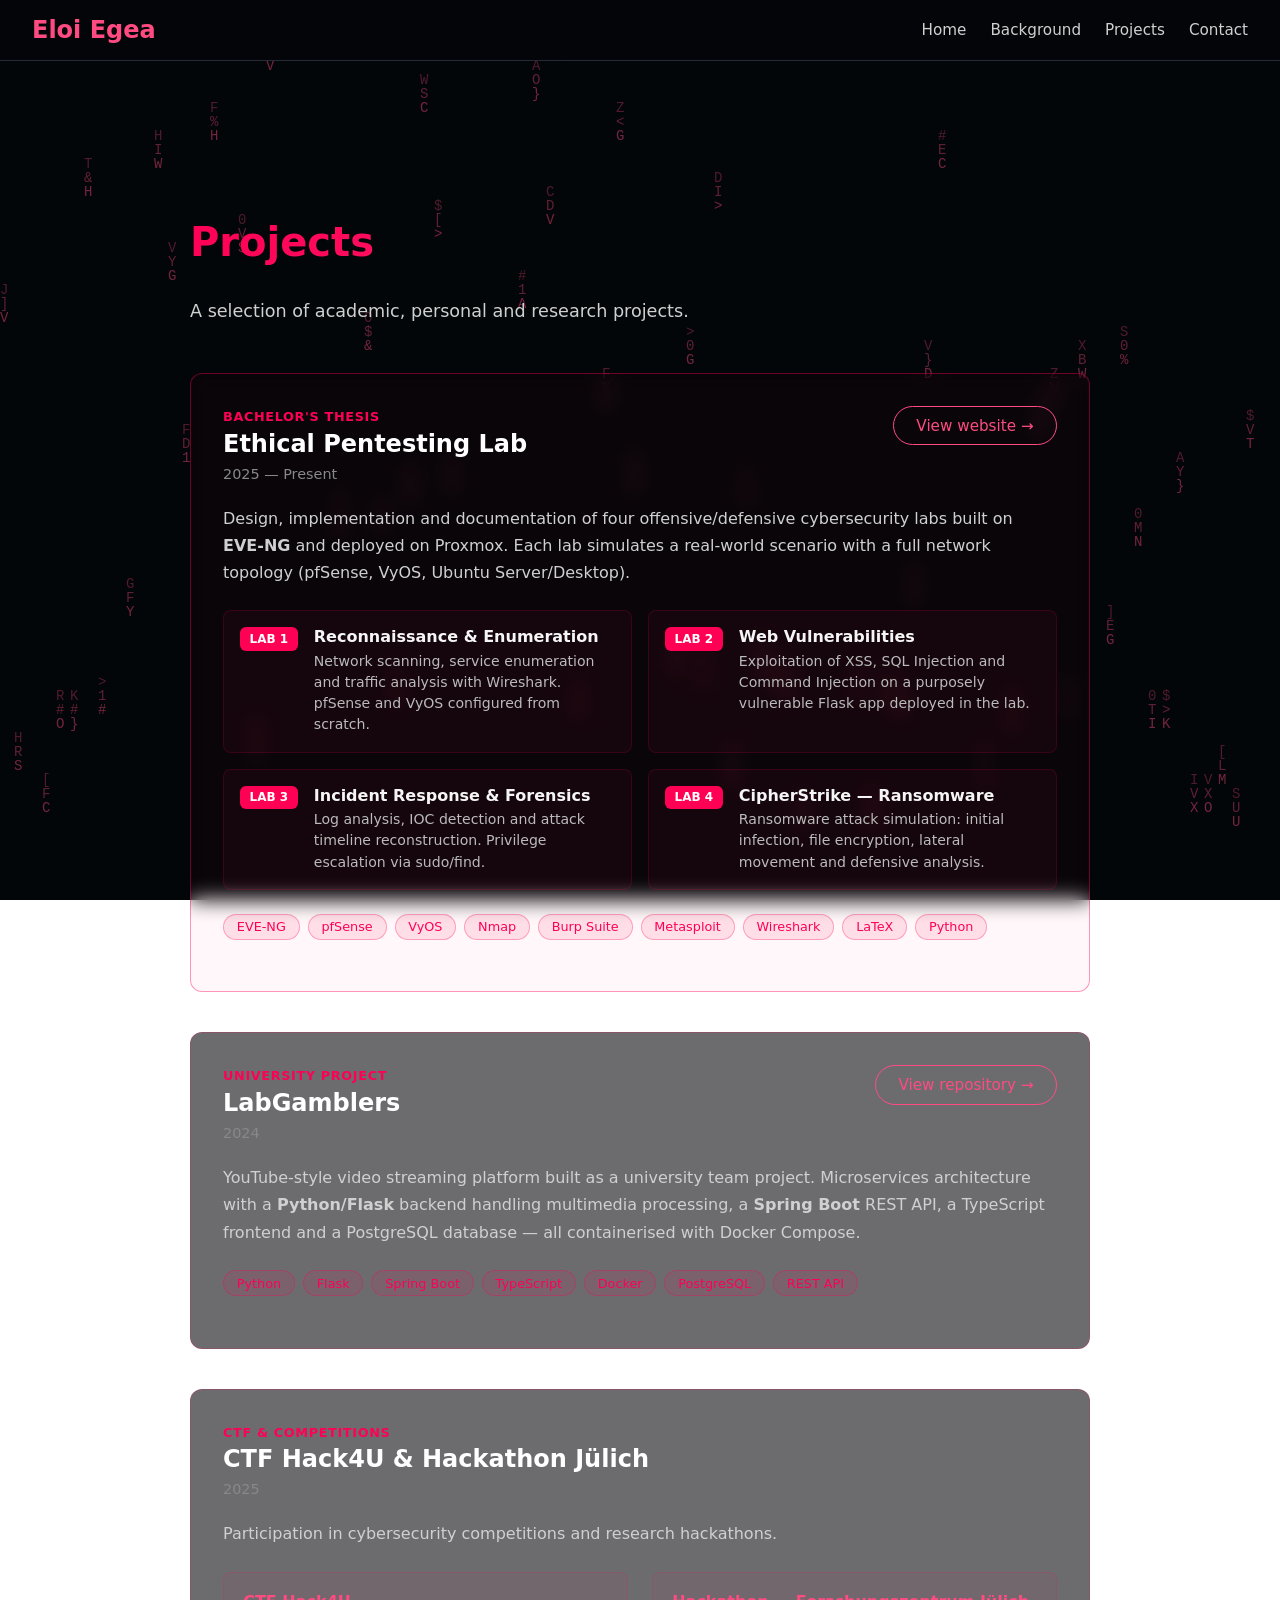
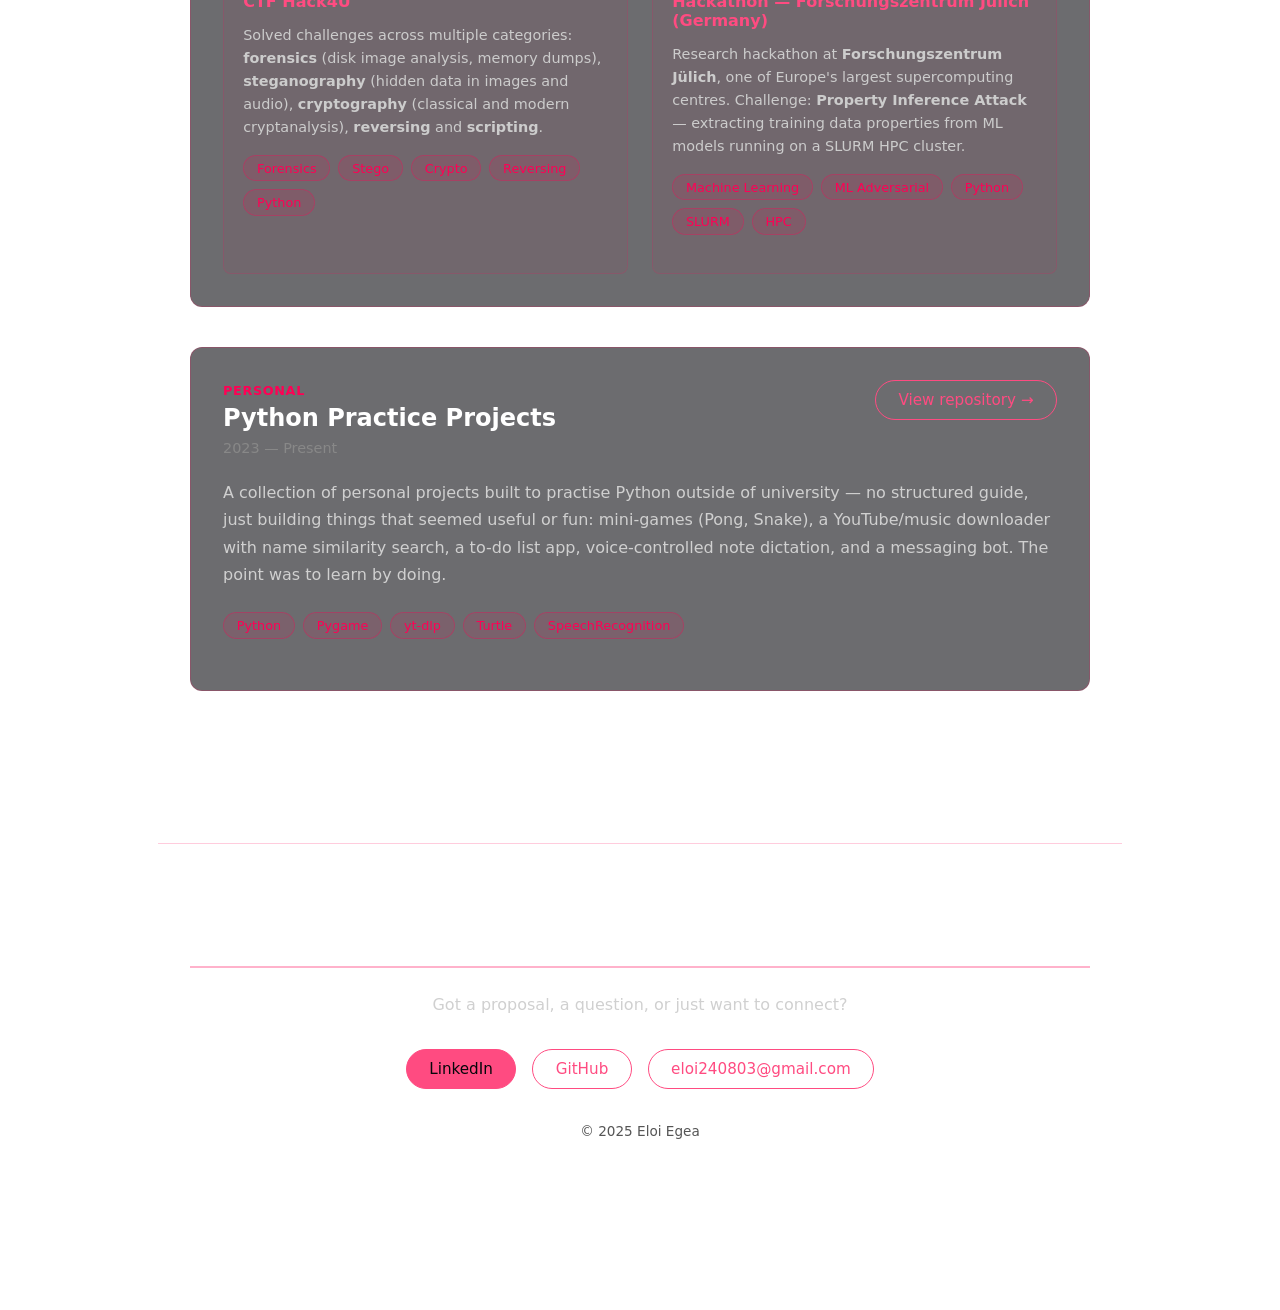
==== public/pages/proyectos.html @ 9a6261e5 "Redesign portfolio: full English translation + content overhaul - Translate all pages to English (B2" ====
<!DOCTYPE html>
<html lang="en">
<head>
  <meta charset="UTF-8">
  <meta name="viewport" content="width=device-width, initial-scale=1.0">
  <title>Projects - Eloi Egea</title>
  <link rel="stylesheet" href="../css/style.css">
</head>
<body>

<nav class="navbar">
  <a href="../../index.html" class="logo">Eloi Egea</a>
  <div class="nav-links">
    <a href="../../index.html">Home</a>
    <a href="./trayectoria.html">Background</a>
    <a href="./proyectos.html">Projects</a>
    <a href="#contacto">Contact</a>
  </div>
</nav>

<canvas id="matrix-bg"></canvas>

<div class="proyectos-page">
  <h1 class="page-title">Projects</h1>
  <p class="page-subtitle">A selection of academic, personal and research projects.</p>

  <!-- THESIS -->
  <section class="project-section">
    <div class="project-full-card featured">
      <div class="project-full-header">
        <div>
          <span class="project-category">Bachelor's Thesis</span>
          <h2>Ethical Pentesting Lab</h2>
          <p class="project-year">2025 — Present</p>
        </div>
        <a href="https://theegea.github.io/TFG/" target="_blank" class="btn secondary">View website →</a>
      </div>
      <p class="project-desc">
        Design, implementation and documentation of four offensive/defensive cybersecurity labs
        built on <strong>EVE-NG</strong> and deployed on Proxmox. Each lab simulates a real-world
        scenario with a full network topology (pfSense, VyOS, Ubuntu Server/Desktop).
      </p>
      <div class="project-labs">
        <div class="lab-item">
          <span class="lab-number">LAB 1</span>
          <div>
            <strong>Reconnaissance &amp; Enumeration</strong>
            <p>Network scanning, service enumeration and traffic analysis with Wireshark. pfSense and VyOS configured from scratch.</p>
          </div>
        </div>
        <div class="lab-item">
          <span class="lab-number">LAB 2</span>
          <div>
            <strong>Web Vulnerabilities</strong>
            <p>Exploitation of XSS, SQL Injection and Command Injection on a purposely vulnerable Flask app deployed in the lab.</p>
          </div>
        </div>
        <div class="lab-item">
          <span class="lab-number">LAB 3</span>
          <div>
            <strong>Incident Response &amp; Forensics</strong>
            <p>Log analysis, IOC detection and attack timeline reconstruction. Privilege escalation via sudo/find.</p>
          </div>
        </div>
        <div class="lab-item">
          <span class="lab-number">LAB 4</span>
          <div>
            <strong>CipherStrike — Ransomware</strong>
            <p>Ransomware attack simulation: initial infection, file encryption, lateral movement and defensive analysis.</p>
          </div>
        </div>
      </div>
      <div class="tech-tags">
        <span class="tag">EVE-NG</span>
        <span class="tag">pfSense</span>
        <span class="tag">VyOS</span>
        <span class="tag">Nmap</span>
        <span class="tag">Burp Suite</span>
        <span class="tag">Metasploit</span>
        <span class="tag">Wireshark</span>
        <span class="tag">LaTeX</span>
        <span class="tag">Python</span>
      </div>
    </div>
  </section>

  <!-- LABGAMBLERS -->
  <section class="project-section">
    <div class="project-full-card">
      <div class="project-full-header">
        <div>
          <span class="project-category">University Project</span>
          <h2>LabGamblers</h2>
          <p class="project-year">2024</p>
        </div>
        <a href="https://github.com/TheEgea/Lab_Gamblers" target="_blank" class="btn secondary">View repository →</a>
      </div>
      <p class="project-desc">
        YouTube-style video streaming platform built as a university team project.
        Microservices architecture with a <strong>Python/Flask</strong> backend handling multimedia processing,
        a <strong>Spring Boot</strong> REST API, a TypeScript frontend and a PostgreSQL database —
        all containerised with Docker Compose.
      </p>
      <div class="tech-tags">
        <span class="tag">Python</span>
        <span class="tag">Flask</span>
        <span class="tag">Spring Boot</span>
        <span class="tag">TypeScript</span>
        <span class="tag">Docker</span>
        <span class="tag">PostgreSQL</span>
        <span class="tag">REST API</span>
      </div>
    </div>
  </section>

  <!-- CTF & HACKATHONS -->
  <section class="project-section">
    <div class="project-full-card">
      <div class="project-full-header">
        <div>
          <span class="project-category">CTF &amp; Competitions</span>
          <h2>CTF Hack4U &amp; Hackathon Jülich</h2>
          <p class="project-year">2025</p>
        </div>
      </div>
      <p class="project-desc">
        Participation in cybersecurity competitions and research hackathons.
      </p>
      <div class="ctf-grid">
        <div class="ctf-item">
          <h3>CTF Hack4U</h3>
          <p>Solved challenges across multiple categories: <strong>forensics</strong> (disk image analysis, memory dumps),
             <strong>steganography</strong> (hidden data in images and audio), <strong>cryptography</strong> (classical and modern cryptanalysis),
             <strong>reversing</strong> and <strong>scripting</strong>.</p>
          <div class="tech-tags">
            <span class="tag">Forensics</span>
            <span class="tag">Stego</span>
            <span class="tag">Crypto</span>
            <span class="tag">Reversing</span>
            <span class="tag">Python</span>
          </div>
        </div>
        <div class="ctf-item">
          <h3>Hackathon — Forschungszentrum Jülich (Germany)</h3>
          <p>Research hackathon at <strong>Forschungszentrum Jülich</strong>, one of Europe's largest supercomputing centres.
             Challenge: <strong>Property Inference Attack</strong> — extracting training data properties from ML models
             running on a SLURM HPC cluster.</p>
          <div class="tech-tags">
            <span class="tag">Machine Learning</span>
            <span class="tag">ML Adversarial</span>
            <span class="tag">Python</span>
            <span class="tag">SLURM</span>
            <span class="tag">HPC</span>
          </div>
        </div>
      </div>
    </div>
  </section>

  <!-- PERSONAL PROJECTS -->
  <section class="project-section">
    <div class="project-full-card">
      <div class="project-full-header">
        <div>
          <span class="project-category">Personal</span>
          <h2>Python Practice Projects</h2>
          <p class="project-year">2023 — Present</p>
        </div>
        <a href="https://github.com/TheEgea/proyectos" target="_blank" class="btn secondary">View repository →</a>
      </div>
      <p class="project-desc">
        A collection of personal projects built to practise Python outside of university — no structured
        guide, just building things that seemed useful or fun: mini-games (Pong, Snake), a YouTube/music
        downloader with name similarity search, a to-do list app, voice-controlled note dictation,
        and a messaging bot. The point was to learn by doing.
      </p>
      <div class="tech-tags">
        <span class="tag">Python</span>
        <span class="tag">Pygame</span>
        <span class="tag">yt-dlp</span>
        <span class="tag">Turtle</span>
        <span class="tag">SpeechRecognition</span>
      </div>
    </div>
  </section>
</div>

<!-- CONTACT -->
<footer class="contact-footer" id="contacto">
  <h2 class="section-title">Get in touch</h2>
  <p class="contact-subtitle">Got a proposal, a question, or just want to connect?</p>
  <div class="contact-buttons">
    <a class="btn primary" href="https://www.linkedin.com/in/eloi-egea" target="_blank">LinkedIn</a>
    <a class="btn secondary" href="https://github.com/TheEgea" target="_blank">GitHub</a>
    <a class="btn secondary" href="mailto:eloi240803@gmail.com">eloi240803@gmail.com</a>
  </div>
  <p class="footer-copy">© 2025 Eloi Egea</p>
</footer>

<script src="../js/matrix.js"></script>

</body>
</html>
---- public/css/style.css ----
body {
  font-family: system-ui, -apple-system, BlinkMacSystemFont, "Segoe UI", sans-serif;
  background: transparent;
  color: #f5f5f5;
  margin: 0;
  padding: 2rem 1.5rem 4rem;
  padding-top: 80px;
}

/* NAVBAR */
.navbar {
  position: fixed;
  top: 0;
  left: 0;
  right: 0;
  display: flex;
  justify-content: space-between;
  align-items: center;
  padding: 1rem 2rem;
  background: rgba(5, 6, 10, 0.95);
  backdrop-filter: blur(10px);
  border-bottom: 1px solid #272a3a;
  z-index: 1000;
  box-sizing: border-box;
}

.navbar .logo,
.logo {
  font-size: 1.5rem;
  font-weight: 700;
  color: #ff4b81;
  text-decoration: none;
  transition: color 0.2s ease;
  white-space: nowrap;
}

.navbar .logo:hover,
.logo:hover {
  color: #ff6b9d;
}

.nav-links {
  display: flex;
  gap: 1.5rem;
  list-style: none;
  margin: 0;
  padding: 0;
  flex-wrap: nowrap;
}

.nav-links a {
  color: #d0d0d0;
  text-decoration: none;
  font-size: 0.95rem;
  font-weight: 500;
  transition: color 0.2s ease;
  white-space: nowrap;
}

.nav-links a:hover {
  color: #ff4b81;
}


a {
  color: #ff4b81;
  text-decoration: none;
}

a:hover {
  text-decoration: underline;
}

.hero {
  max-width: 900px;
  margin: 0 auto 3rem;
  text-align: left;
}

.hero h1 {
  font-size: 3rem;
  margin-bottom: 0.2rem;
}

.hero h2 {
  font-size: 1.3rem;
  font-weight: 400;
  color: #c5c5c5;
  margin-bottom: 1rem;
}

.hero p {
  max-width: 700px;
  color: #dddddd;
}

.hero-buttons {
  margin-top: 1.5rem;
  display: flex;
  gap: 1rem;
  flex-wrap: wrap;
}

.btn {
  padding: 0.6rem 1.4rem;
  border-radius: 999px;
  border: 1px solid #ff4b81;
  font-size: 0.95rem;
  font-weight: 500;
}

.btn.primary {
  background: #ff4b81;
  color: #05060a;
}

.btn.secondary {
  background: transparent;
  color: #ff4b81;
}

.skills-grid {
  display: grid;
  grid-template-columns: repeat(auto-fit, minmax(220px, 1fr));
  gap: 1.5rem;
  margin: 1.5rem 0 2.5rem;
}

.skill-card {
  background: #0b0d14;
  border-radius: 12px;
  padding: 1.2rem 1.3rem;
  border: 1px solid #1b1e2b;
  box-shadow: 0 0 20px rgba(0,0,0,0.4);
}

.skill-card h3 {
  margin-top: 0;
  margin-bottom: 0.5rem;
  color: #ff4b81;
}

.skill-card p {
  margin: 0;
  color: #d0d0d0;
  font-size: 0.95rem;
}

.section-hacker {
  max-width: 900px;
  margin: 1rem auto 3rem;
}

.section-hacker p {
  color: #d0d0d0;
  line-height: 1.5;
}

.terminal-box {
  margin-top: 1.5rem;
  border-radius: 12px;
  overflow: hidden;
  background: #050608;
  border: 1px solid #272a3a;
}

.terminal-header {
  display: flex;
  align-items: center;
  gap: 0.4rem;
  padding: 0.4rem 0.7rem;
  background: #11131a;
  border-bottom: 1px solid #272a3a;
  font-size: 0.75rem;
  color: #9b9b9b;
}

.terminal-title {
  margin-left: auto;
}

.dot {
  width: 10px;
  height: 10px;
  border-radius: 50%;
  display: inline-block;
}

.dot.red { background: #ff5f57; }
.dot.yellow { background: #febc2e; }
.dot.green { background: #28c840; }

.terminal-body {
  margin: 0;
  padding: 0.9rem 1rem 1.1rem;
  background: #050608;
  color: #7dffb3;
  font-family: "Fira Code", Consolas, monospace;
  font-size: 0.85rem;
  white-space: pre;
}

/* Markdown base */
h2, h3 {
  max-width: 900px;
  margin: 2rem auto 1rem;
}

p, ul, ol {
  max-width: 900px;
  margin: 0.5rem auto;
  line-height: 1.6;
}

ul, ol {
  padding-left: 1.5rem;
}

hr {
  border: none;
  border-top: 1px solid #272a3a;
  margin: 2.5rem auto;
  max-width: 900px;
}

/* Responsive */
@media (max-width: 768px) {
  body {
    padding: 1.5rem 1rem 3rem;
  }

  .hero h1 {
    font-size: 2.2rem;
  }

  .hero h2 {
    font-size: 1.1rem;
  }
}

/* Matrix background canvas */
#matrix-bg {
  position: fixed;
  top: 0;
  left: 0;
  width: 100vw;
  height: 100vh;
  z-index: -1;
  background: #05060a;
}

/* ============================================
   NUEVOS ESTILOS - CONTENT UPDATE
   ============================================ */

/* Sobre mí (Hero) */
.about-me {
  max-width: 700px;
  margin-top: 2.5rem;
  padding-top: 2rem;
  border-top: 1px solid #272a3a;
}

.about-me h3 {
  color: #ff4b81;
  font-size: 1.4rem;
  margin-bottom: 1rem;
}

.about-me p {
  margin-bottom: 1rem;
  line-height: 1.7;
  color: #d0d0d0;
}

.about-me strong {
  color: #f5f5f5;
  font-weight: 600;
}

/* Skills Grid - Ajustar ancho */
.skills-grid {
  max-width: 900px;  /* AÑADIDO */
  margin-left: auto;  /* AÑADIDO */
  margin-right: auto;  /* AÑADIDO */
}

/* HomeLab Content */
.homelab-content {
  display: grid;
  grid-template-columns: 1fr;
  gap: 2rem;
  margin-bottom: 2rem;
}

.homelab-stack {
  list-style: none;
  padding: 0;
  margin-top: 0.8rem;
}

.homelab-stack li {
  padding: 0.4rem 0;
  color: #d0d0d0;
  padding-left: 1.5rem;
  position: relative;
}

.homelab-stack li:before {
  content: "▸";
  position: absolute;
  left: 0;
  color: #ff4b81;
}

.homelab-image img {
  width: 100%;
  max-width: 500px;
  border-radius: 12px;
  border: 1px solid #272a3a;
  box-shadow: 0 5px 20px rgba(0,0,0,0.3);
}

/* Proyectos Grid */
.projects-grid {
  display: grid;
  grid-template-columns: repeat(auto-fit, minmax(280px, 1fr));
  gap: 2rem;
  max-width: 900px;
  margin: 2rem auto 4rem;
}

.project-card {
  background: #0b0d14;
  border-radius: 12px;
  padding: 1.8rem;
  border: 1px solid #1b1e2b;
  transition: transform 0.3s ease, box-shadow 0.3s ease, border-color 0.3s ease;
}

.project-card:hover {
  transform: translateY(-5px);
  box-shadow: 0 10px 30px rgba(255, 75, 129, 0.25);
  border-color: #ff4b81;
}

.project-card h3 {
  margin-top: 0;
  color: #f5f5f5;
  font-size: 1.3rem;
  margin-bottom: 0.8rem;
}

.project-card p {
  color: #d0d0d0;
  line-height: 1.6;
  margin: 0 0 1.2rem;
}

.tech-tags {
  display: flex;
  flex-wrap: wrap;
  gap: 0.5rem;
  margin-bottom: 1.2rem;
}

.tag {
  background: rgba(255, 75, 129, 0.12);
  color: #ff4b81;
  padding: 0.35rem 0.9rem;
  border-radius: 999px;
  font-size: 0.85rem;
  border: 1px solid rgba(255, 75, 129, 0.3);
}

.project-link {
  color: #ff4b81;
  font-weight: 600;
  text-decoration: none;
  display: inline-block;
  transition: color 0.2s ease;
}

.project-link:hover {
  color: #ff6b9d;
  text-decoration: underline;
}

/* LinkedIn CTA */
.linkedin-cta {
  max-width: 900px;
  margin: 4rem auto;
  text-align: center;
  padding: 2rem;
  background: rgba(255, 75, 129, 0.05);
  border-radius: 12px;
  border: 1px solid rgba(255, 75, 129, 0.2);
}

.linkedin-link {
  color: #ff4b81;
  font-weight: 600;
  font-size: 1.2rem;
  text-decoration: none;
}

.linkedin-link:hover {
  text-decoration: underline;
}

/* Contacto */
.contact {
  max-width: 900px;
  margin: 4rem auto 3rem;
  text-align: center;
}

.contact-buttons {
  display: flex;
  gap: 1rem;
  justify-content: center;
  flex-wrap: wrap;
  margin: 2rem 0 1.5rem;
}

.contact-email {
  color: #d0d0d0;
  font-size: 1rem;
  margin-top: 2rem;
}

.contact-email a {
  color: #ff4b81;
  text-decoration: none;
  font-weight: 500;
}

.contact-email a:hover {
  text-decoration: underline;
}

/* Responsive */
@media (max-width: 768px) {
  .homelab-content {
    grid-template-columns: 1fr;
  }
  
  .projects-grid {
    grid-template-columns: 1fr;
  }
}



/* =====================
   TRAYECTORIA PAGE
   ===================== */

.trayectoria-container {
  display: grid;
  grid-template-columns: 300px 1fr;
  gap: 2rem;
  max-width: 1400px;
  margin: 0 auto;
  padding: 2rem;
  margin-top: 80px;
}

/* SIDEBAR */
.sidebar {
  position: sticky;
  top: 100px;
  height: fit-content;
}

.profile-card {
  background: rgba(10, 10, 15, 0.8);
  border: 1px solid rgba(255, 0, 85, 0.3);
  border-radius: 12px;
  padding: 1.5rem;
  backdrop-filter: blur(10px);
}

.profile-card h2 {
  color: #fff;
  font-size: 1.5rem;
  margin-bottom: 0.5rem;
}

.profile-card .subtitle {
  color: #ff0055;
  font-size: 0.9rem;
  margin-bottom: 1rem;
}

.profile-card .bio {
  color: #ccc;
  font-size: 0.9rem;
  line-height: 1.5;
  margin-bottom: 1.5rem;
}

.sidebar-section {
  margin-top: 1.5rem;
  padding-top: 1.5rem;
  border-top: 1px solid rgba(255, 0, 85, 0.2);
}

.sidebar-section h3 {
  color: #ff0055;
  font-size: 1rem;
  margin-bottom: 0.8rem;
}

.sidebar-section p {
  color: #ccc;
  font-size: 0.85rem;
  margin: 0.5rem 0;
}

.interests-list {
  list-style: none;
  padding: 0;
}

.interests-list li {
  color: #ccc;
  font-size: 0.85rem;
  padding: 0.4rem 0;
  padding-left: 1rem;
  position: relative;
}

.interests-list li::before {
  content: "▸";
  color: #ff0055;
  position: absolute;
  left: 0;
}

/* TIMELINE CONTENT */
.timeline-content {
  min-height: 100vh;
}

.page-title {
  font-size: 2.5rem;
  color: #fff;
  margin-bottom: 2rem;
  background: linear-gradient(135deg, #ff0055 0%, #ff3377 100%);
  -webkit-background-clip: text;
  -webkit-text-fill-color: transparent;
  background-clip: text;
}

.timeline-section {
  margin-bottom: 3rem;
}

.section-title {
  font-size: 1.8rem;
  color: #fff;
  margin-bottom: 1.5rem;
  padding-bottom: 0.5rem;
  border-bottom: 2px solid rgba(255, 0, 85, 0.3);
}

/* TIMELINE ITEMS */
.timeline-item {
  position: relative;
  padding-left: 2.5rem;
  margin-bottom: 2rem;
}

.timeline-item::before {
  content: '';
  position: absolute;
  left: 0.65rem;
  top: 2rem;
  bottom: -2rem;
  width: 2px;
  background: rgba(255, 0, 85, 0.3);
}

.timeline-item:last-child::before {
  display: none;
}

.timeline-dot {
  position: absolute;
  left: 0;
  top: 0.5rem;
  width: 1.5rem;
  height: 1.5rem;
  background: #ff0055;
  border-radius: 50%;
  border: 3px solid #0a0a0f;
  box-shadow: 0 0 0 3px rgba(255, 0, 85, 0.2);
  z-index: 1;
}

.timeline-card {
  background: rgba(10, 10, 15, 0.6);
  border: 1px solid rgba(255, 0, 85, 0.2);
  border-radius: 12px;
  padding: 1.5rem;
  backdrop-filter: blur(10px);
  transition: all 0.3s ease;
}

.timeline-card:hover {
  border-color: rgba(255, 0, 85, 0.5);
  transform: translateX(10px);
  box-shadow: 0 4px 20px rgba(255, 0, 85, 0.2);
}

.card-header {
  display: flex;
  justify-content: space-between;
  align-items: start;
  margin-bottom: 0.8rem;
}

.card-header h3 {
  color: #fff;
  font-size: 1.2rem;
  margin: 0;
}

.date {
  color: #ff0055;
  font-size: 0.9rem;
  font-weight: 600;
}

.institution {
  color: #ff3377;
  font-size: 0.95rem;
  margin-bottom: 0.8rem;
  font-weight: 500;
}

.description {
  color: #ccc;
  line-height: 1.6;
  margin-bottom: 1rem;
}

.tags {
  display: flex;
  flex-wrap: wrap;
  gap: 0.5rem;
}

.tag {
  background: rgba(255, 0, 85, 0.1);
  color: #ff0055;
  padding: 0.3rem 0.8rem;
  border-radius: 20px;
  font-size: 0.8rem;
  border: 1px solid rgba(255, 0, 85, 0.3);
}

/* SKILLS GRID */
.skills-grid {
  display: grid;
  grid-template-columns: repeat(auto-fit, minmax(250px, 1fr));
  gap: 1.5rem;
}

.skill-category {
  background: rgba(10, 10, 15, 0.6);
  border: 1px solid rgba(255, 0, 85, 0.2);
  border-radius: 12px;
  padding: 1.5rem;
  backdrop-filter: blur(10px);
}

.skill-category h3 {
  color: #ff0055;
  font-size: 1.1rem;
  margin-bottom: 1rem;
}

.skill-category ul {
  list-style: none;
  padding: 0;
}

.skill-category li {
  color: #ccc;
  padding: 0.5rem 0;
  padding-left: 1.2rem;
  position: relative;
  line-height: 1.5;
}

.skill-category li::before {
  content: "✓";
  color: #ff0055;
  position: absolute;
  left: 0;
  font-weight: bold;
}

/* RESPONSIVE */
@media (max-width: 968px) {
  .trayectoria-container {
    grid-template-columns: 1fr;
  }

  .sidebar {
    position: relative;
    top: 0;
  }

  .page-title {
    font-size: 2rem;
  }
}

/* =====================
   CONTACT FOOTER
   ===================== */

.contact-footer {
  max-width: 900px;
  margin: 5rem auto 3rem;
  text-align: center;
  padding: 3rem 2rem;
  border-top: 1px solid rgba(255, 0, 85, 0.2);
}

.contact-subtitle {
  color: #d0d0d0;
  font-size: 1rem;
  margin-bottom: 2rem;
}

.contact-buttons {
  display: flex;
  gap: 1rem;
  justify-content: center;
  flex-wrap: wrap;
  margin: 1.5rem 0;
}

.footer-copy {
  color: #555;
  font-size: 0.85rem;
  margin-top: 2rem;
}

/* =====================
   PROYECTOS PAGE
   ===================== */

.proyectos-page {
  max-width: 900px;
  margin: 0 auto;
  padding: 2rem 1.5rem;
  margin-top: 80px;
}

.page-subtitle {
  color: #d0d0d0;
  font-size: 1.1rem;
  margin-bottom: 3rem;
}

.project-section {
  margin-bottom: 2.5rem;
}

.project-full-card {
  background: rgba(10, 10, 15, 0.6);
  border: 1px solid rgba(255, 0, 85, 0.2);
  border-radius: 12px;
  padding: 2rem;
  backdrop-filter: blur(10px);
  transition: border-color 0.3s ease;
}

.project-full-card:hover {
  border-color: rgba(255, 0, 85, 0.5);
}

.project-full-card.featured {
  border-color: rgba(255, 0, 85, 0.4);
  background: rgba(255, 0, 85, 0.03);
}

.project-full-header {
  display: flex;
  justify-content: space-between;
  align-items: flex-start;
  gap: 1rem;
  margin-bottom: 1.2rem;
  flex-wrap: wrap;
}

.project-full-header h2 {
  color: #fff;
  font-size: 1.5rem;
  margin: 0.3rem 0;
  max-width: unset;
}

.project-category {
  color: #ff0055;
  font-size: 0.8rem;
  font-weight: 600;
  text-transform: uppercase;
  letter-spacing: 0.05em;
}

.project-year {
  color: #888;
  font-size: 0.9rem;
  margin: 0;
}

.project-desc {
  color: #d0d0d0;
  line-height: 1.7;
  margin-bottom: 1.5rem;
}

.project-labs {
  display: grid;
  grid-template-columns: repeat(auto-fit, minmax(340px, 1fr));
  gap: 1rem;
  margin-bottom: 1.5rem;
}

.lab-item {
  display: flex;
  gap: 1rem;
  align-items: flex-start;
  background: rgba(255, 0, 85, 0.05);
  border: 1px solid rgba(255, 0, 85, 0.15);
  border-radius: 8px;
  padding: 1rem;
}

.lab-number {
  background: #ff0055;
  color: #fff;
  font-size: 0.75rem;
  font-weight: 700;
  padding: 0.3rem 0.6rem;
  border-radius: 6px;
  white-space: nowrap;
  height: fit-content;
}

.lab-item strong {
  color: #f5f5f5;
  display: block;
  margin-bottom: 0.3rem;
}

.lab-item p {
  color: #bbb;
  font-size: 0.88rem;
  line-height: 1.5;
  margin: 0;
}

.ctf-grid {
  display: grid;
  grid-template-columns: repeat(auto-fit, minmax(300px, 1fr));
  gap: 1.5rem;
  margin-top: 1rem;
}

.ctf-item {
  background: rgba(255, 0, 85, 0.04);
  border: 1px solid rgba(255, 0, 85, 0.15);
  border-radius: 8px;
  padding: 1.2rem;
}

.ctf-item h3 {
  color: #ff4b81;
  font-size: 1rem;
  margin: 0 0 0.8rem;
}

.ctf-item p {
  color: #ccc;
  font-size: 0.9rem;
  line-height: 1.6;
  margin-bottom: 1rem;
}

@media (max-width: 600px) {
  .project-full-header {
    flex-direction: column;
  }
  .project-labs {
    grid-template-columns: 1fr;
  }
  .ctf-grid {
    grid-template-columns: 1fr;
  }
}
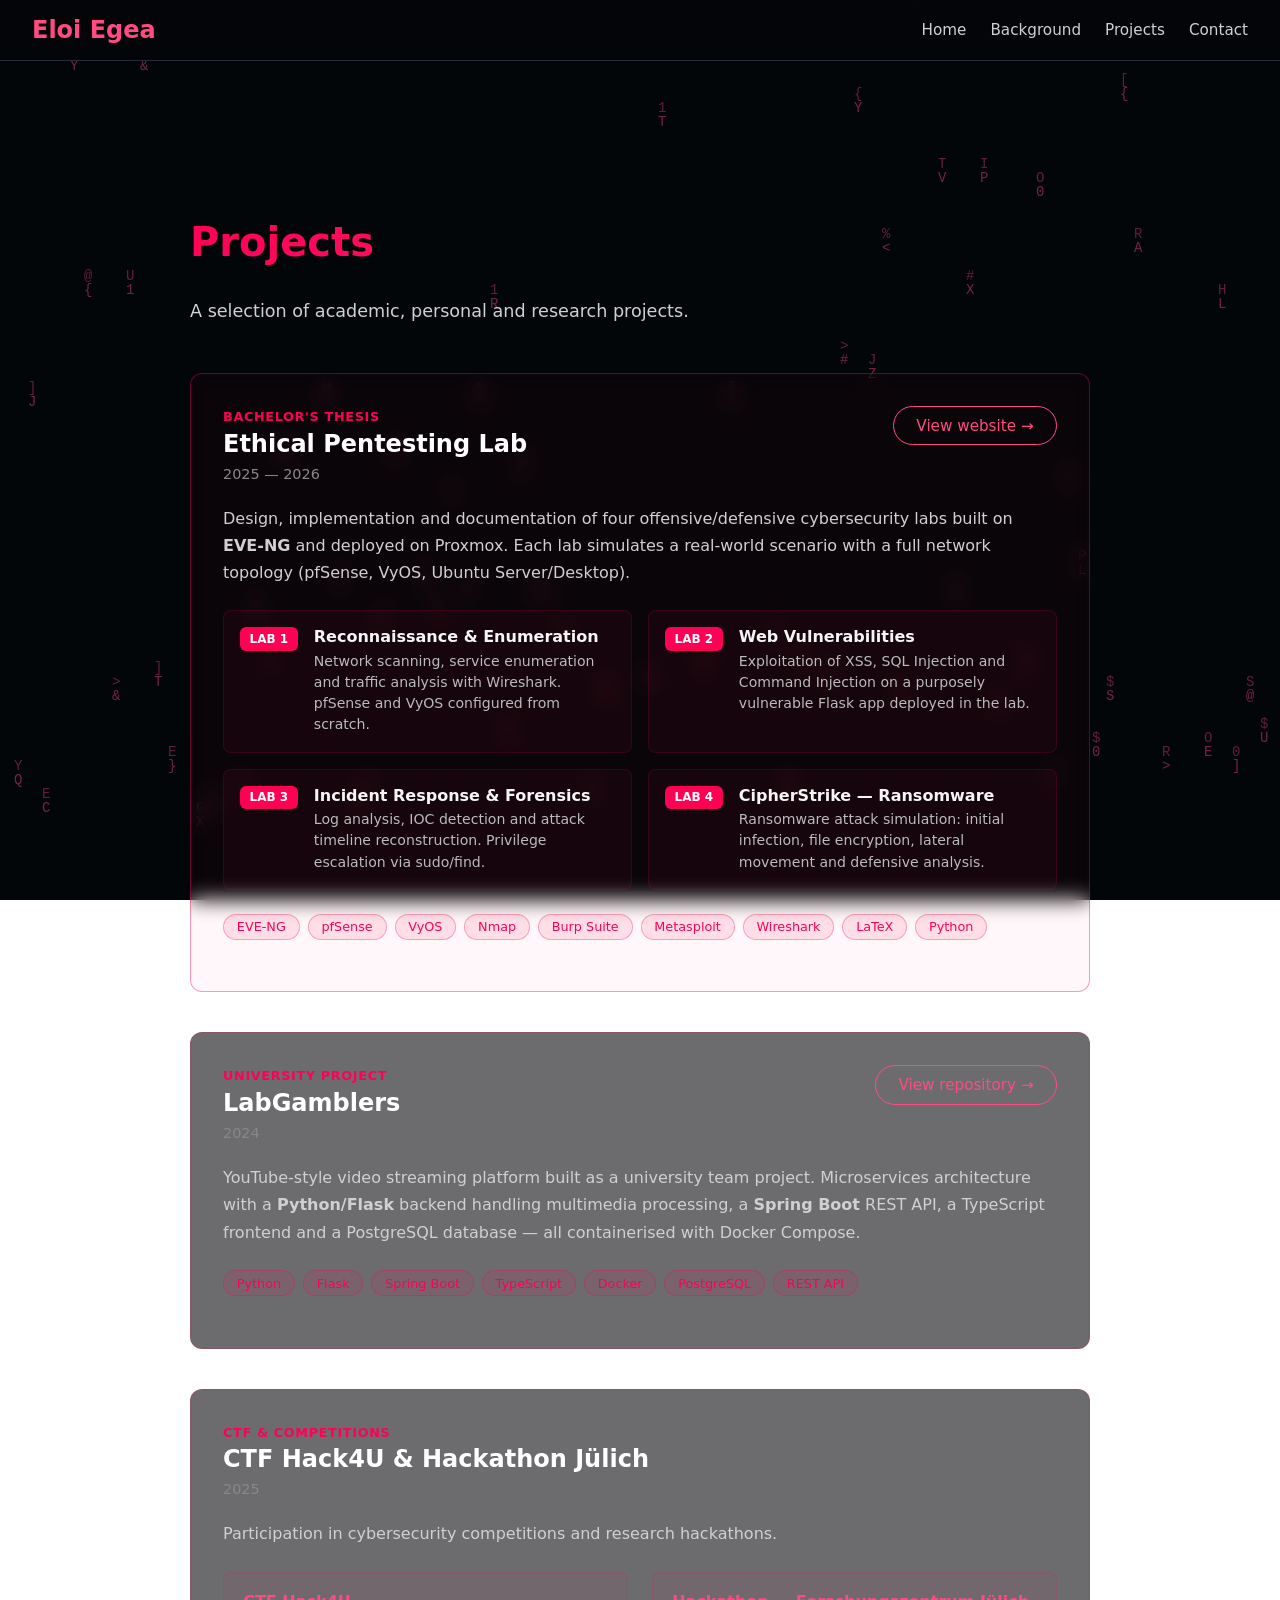
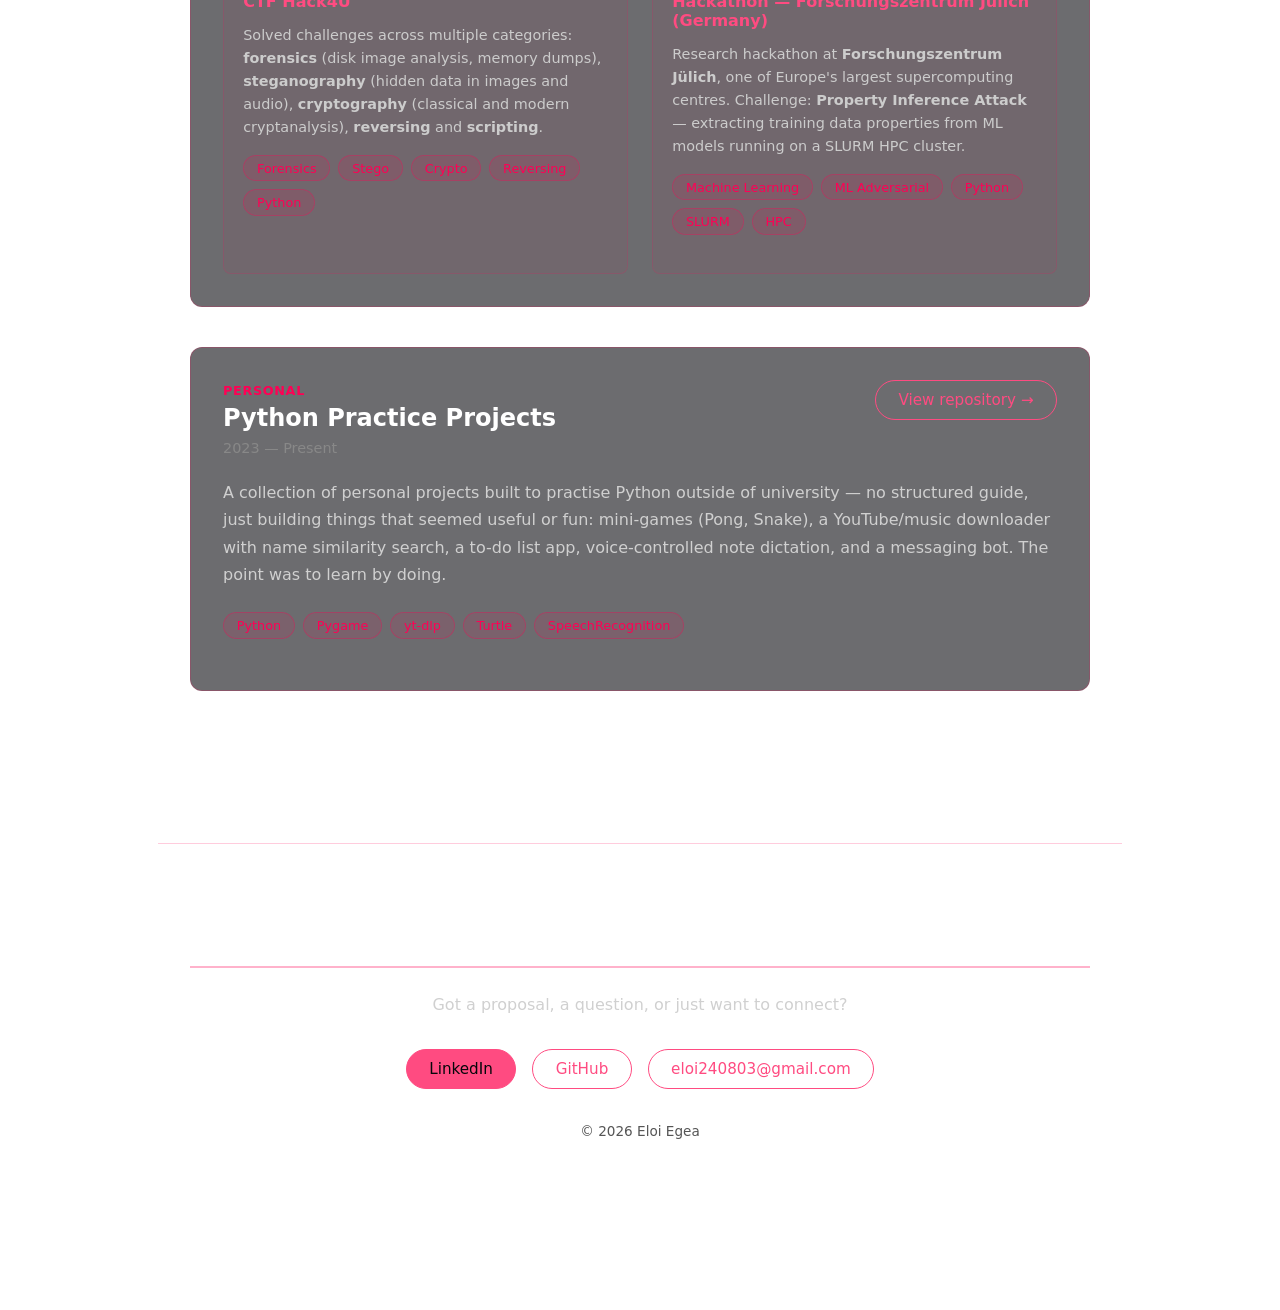
==== commit 8bfa203a: "Actualiza portfolio: estado graduado, SEO/Open Graph y correcciones Contenido - "Final-year student"" ====
--- a/public/pages/proyectos.html
+++ b/public/pages/proyectos.html
@@ -4,6 +4,18 @@
   <meta charset="UTF-8">
   <meta name="viewport" content="width=device-width, initial-scale=1.0">
   <title>Projects - Eloi Egea</title>
+  <meta name="description" content="Projects by Eloi Egea — Bachelor's thesis (EVE-NG pentesting labs), LabGamblers streaming platform, CTFs and a research hackathon at Forschungszentrum Jülich.">
+  <meta name="author" content="Eloi Egea">
+  <link rel="icon" type="image/svg+xml" href="/portfolio/public/images/favicon.svg">
+  <!-- Open Graph / social sharing -->
+  <meta property="og:type" content="website">
+  <meta property="og:title" content="Projects — Eloi Egea">
+  <meta property="og:description" content="Academic, personal and research projects: EVE-NG pentesting labs, streaming platform, CTFs and ML adversarial research.">
+  <meta property="og:url" content="https://theegea.github.io/portfolio/public/pages/proyectos.html">
+  <meta property="og:image" content="https://theegea.github.io/portfolio/public/images/og-image.png">
+  <meta property="og:image:width" content="1200">
+  <meta property="og:image:height" content="630">
+  <meta name="twitter:card" content="summary_large_image">
   <link rel="stylesheet" href="../css/style.css">
 </head>
 <body>
@@ -31,7 +43,7 @@
         <div>
           <span class="project-category">Bachelor's Thesis</span>
           <h2>Ethical Pentesting Lab</h2>
-          <p class="project-year">2025 — Present</p>
+          <p class="project-year">2025 — 2026</p>
         </div>
         <a href="https://theegea.github.io/TFG/" target="_blank" class="btn secondary">View website →</a>
       </div>
@@ -194,7 +206,7 @@
     <a class="btn secondary" href="https://github.com/TheEgea" target="_blank">GitHub</a>
     <a class="btn secondary" href="mailto:eloi240803@gmail.com">eloi240803@gmail.com</a>
   </div>
-  <p class="footer-copy">© 2025 Eloi Egea</p>
+  <p class="footer-copy">© <span id="year">2026</span> Eloi Egea</p>
 </footer>
 
 <script src="../js/matrix.js"></script>
